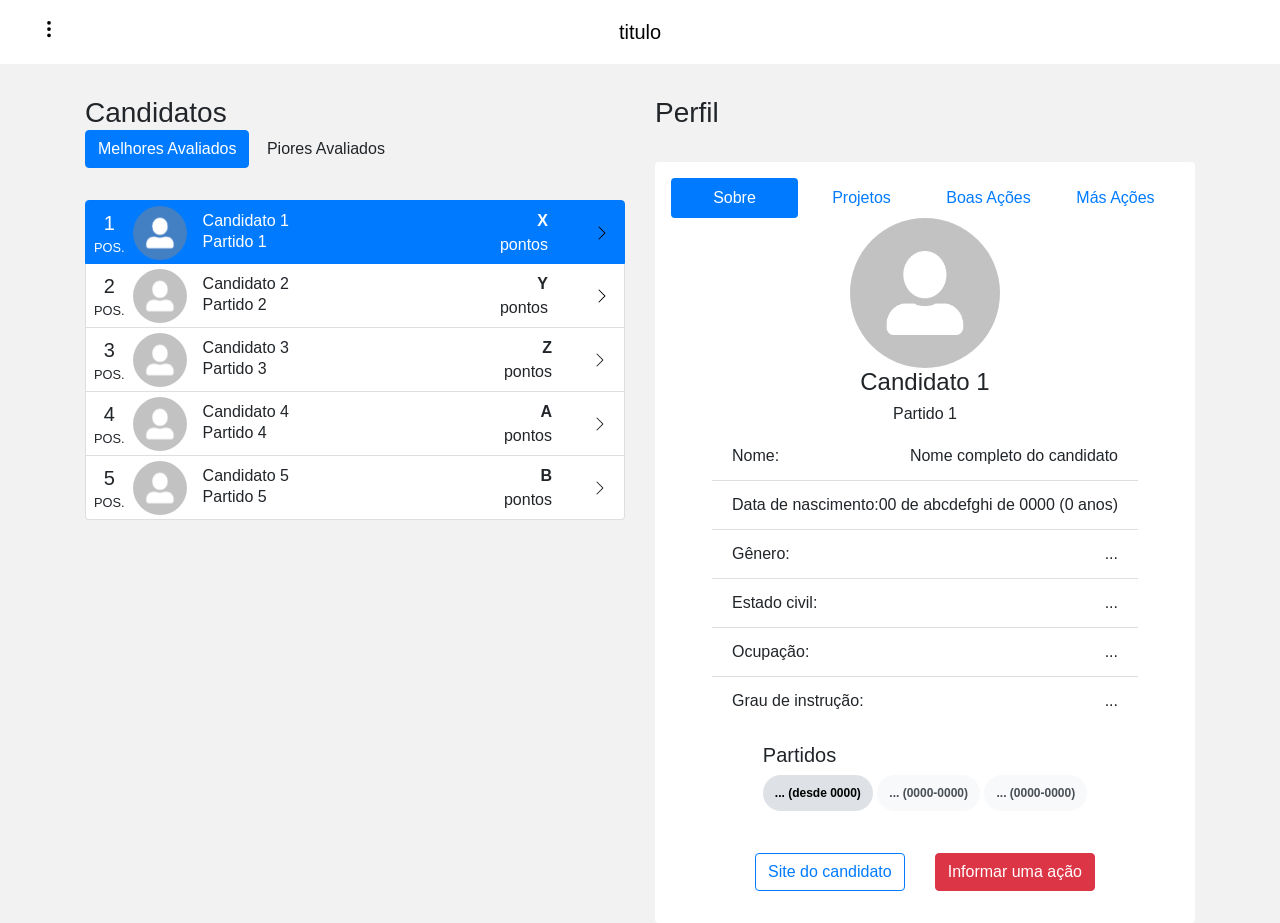
==== prefeitos.html @ 60d47f5a "rank, prefeitos & tabs" ====
<!DOCTYPE html>
<html lang="pt-BR">

<head>
    <meta charset="UTF-8">
    <meta name="viewport" content="width=device-width, initial-scale=1.0">
    <link rel="stylesheet" href="css/main.css">
    <title>Trabalho de IHC2 - Unisantos</title>
</head>

<body>
    <nav class="navbar bg-white fixed-top" id="mobile-nav">
        <button class="navbar-toggler" id="navbar-toggler">
            <span class="navbar-toggler-icon">
                <svg width="1em" height="1em" viewBox="0 0 16 16" class="bi bi-three-dots-vertical" fill="currentColor" xmlns="http://www.w3.org/2000/svg">
                    <path fill-rule="evenodd" d="M9.5 13a1.5 1.5 0 1 1-3 0 1.5 1.5 0 0 1 3 0zm0-5a1.5 1.5 0 1 1-3 0 1.5 1.5 0 0 1 3 0zm0-5a1.5 1.5 0 1 1-3 0 1.5 1.5 0 0 1 3 0z"/>
                </svg>
            </span>
        </button>
        <a href="index.html" class="navbar-brand">titulo</a>
    </nav>
    <nav id="sidebar" class="sidebar">
        <div class="logo">
            <a href="index.html">
                <img src="img/logo.png" alt="logo" class="rounded">
                <h5 class="align-self-center">titulo</h5>
            </a>
        </div>
        <label for="cidades" class="sr-only">Escolha sua cidade</label>
        <select id="cidades" name="cidades" class="form-control">
            <option value="Bertioga">Bertioga</option>
            <option value="Cubatão">Cubatão</option>
            <option value="Guarujá">Guarujá</option>
            <option value="Itanhaém">Itanhaém</option>
            <option value="Mongaguá">Mongaguá</option>
            <option value="Peruíbe">Peruíbe</option>
            <option value="Praia Grande">Praia Grande</option>
            <option value="Santos">Santos</option>
            <option value="São Vicente">São Vicente</option>
        </select>
        <ul class="nav">
            <li class="nav-item">
                <a class="nav-link active" href="index.html">
                    <svg width="1em" height="1em" viewBox="0 0 16 16" class="bi bi-house" fill="currentColor" xmlns="http://www.w3.org/2000/svg">
                        <path fill-rule="evenodd" d="M2 13.5V7h1v6.5a.5.5 0 0 0 .5.5h9a.5.5 0 0 0 .5-.5V7h1v6.5a1.5 1.5 0 0 1-1.5 1.5h-9A1.5 1.5 0 0 1 2 13.5zm11-11V6l-2-2V2.5a.5.5 0 0 1 .5-.5h1a.5.5 0 0 1 .5.5z"/>
                        <path fill-rule="evenodd" d="M7.293 1.5a1 1 0 0 1 1.414 0l6.647 6.646a.5.5 0 0 1-.708.708L8 2.207 1.354 8.854a.5.5 0 1 1-.708-.708L7.293 1.5z"/>
                    </svg> Início
                </a>
            </li>
            <li class="nav-item">
                <a class="nav-link" href="prefeitos.html">
                    <svg width="1em" height="1em" viewBox="0 0 16 16" class="bi bi-person" fill="currentColor" xmlns="http://www.w3.org/2000/svg">
                        <path fill-rule="evenodd" d="M10 5a2 2 0 1 1-4 0 2 2 0 0 1 4 0zM8 8a3 3 0 1 0 0-6 3 3 0 0 0 0 6zm6 5c0 1-1 1-1 1H3s-1 0-1-1 1-4 6-4 6 3 6 4zm-1-.004c-.001-.246-.154-.986-.832-1.664C11.516 10.68 10.289 10 8 10c-2.29 0-3.516.68-4.168 1.332-.678.678-.83 1.418-.832 1.664h10z"/>
                    </svg> Prefeitos
                </a>
            </li>
            <li class="nav-item">
                <a class="nav-link" href="#">
                    <svg width="1em" height="1em" viewBox="0 0 16 16" class="bi bi-people" fill="currentColor" xmlns="http://www.w3.org/2000/svg">
                        <path fill-rule="evenodd" d="M15 14s1 0 1-1-1-4-5-4-5 3-5 4 1 1 1 1h8zm-7.978-1h7.956a.274.274 0 0 0 .014-.002l.008-.002c-.002-.264-.167-1.03-.76-1.72C13.688 10.629 12.718 10 11 10c-1.717 0-2.687.63-3.24 1.276-.593.69-.759 1.457-.76 1.72a1.05 1.05 0 0 0 .022.004zM11 7a2 2 0 1 0 0-4 2 2 0 0 0 0 4zm3-2a3 3 0 1 1-6 0 3 3 0 0 1 6 0zM6.936 9.28a5.88 5.88 0 0 0-1.23-.247A7.35 7.35 0 0 0 5 9c-4 0-5 3-5 4 0 .667.333 1 1 1h4.216A2.238 2.238 0 0 1 5 13c0-1.01.377-2.042 1.09-2.904.243-.294.526-.569.846-.816zM4.92 10c-1.668.02-2.615.64-3.16 1.276C1.163 11.97 1 12.739 1 13h3c0-1.045.323-2.086.92-3zM1.5 5.5a3 3 0 1 1 6 0 3 3 0 0 1-6 0zm3-2a2 2 0 1 0 0 4 2 2 0 0 0 0-4z"/>
                    </svg> Vereadores
                </a>
            </li>
        </ul>
    </nav>
    <div class="black d-none" id="black"></div>
    <div class="container-fluid" id="main">
        <div class="container">
            <div class="row">
                <div class="col flex-column">
                    <section id="section-candidatos">
                        <h3>Candidatos</h3>
                        <button class="btn btn-primary" id="melhoresPrefeitos" onclick="melhoresPrefeitos()">
                            Melhores Avaliados
                        </button>
                        <button class="btn" id="pioresPrefeitos" onclick="pioresPrefeitos()">
                            Piores Avaliados
                        </button>
                    </section>
                    <ul class="list-group ranking" id="ranking-melhores-prefeitos">
                        <li class="list-group-item active">
                            <div class="first-part">
                                <div class="pos">
                                    <span class="num">1</span>
                                    <span>pos.</span>
                                </div>
                                <div class="about">
                                    <img src="img/user.png" alt="Nome do Candidato">
                                    <div class="np">
                                        <h6>Candidato 1</h6>
                                        <span>Partido 1</span>
                                    </div>
                                </div>
                            </div>
                            <div class="second-part">
                                <div class="pts">
                                    <span class="score">X</span>
                                    <span>pontos</span>
                                </div>
                                <div class="chevron">
                                    <button id="candidato-1-m">
                                        <svg width="1em" height="1em" viewBox="0 0 16 16" class="bi bi-chevron-right" fill="currentColor" xmlns="http://www.w3.org/2000/svg">
                                            <path fill-rule="evenodd" d="M4.646 1.646a.5.5 0 0 1 .708 0l6 6a.5.5 0 0 1 0 .708l-6 6a.5.5 0 0 1-.708-.708L10.293 8 4.646 2.354a.5.5 0 0 1 0-.708z"/>
                                        </svg>
                                    </button>
                                </div>
                            </div>
                        </li>
                        <li class="list-group-item">
                            <div class="first-part">
                                <div class="pos">
                                    <span class="num">2</span>
                                    <span>pos.</span>
                                </div>
                                <div class="about">
                                    <img src="img/user.png" alt="Nome do Candidato">
                                    <div class="np">
                                        <h6>Candidato 2</h6>
                                        <span>Partido 2</span>
                                    </div>
                                </div>
                            </div>
                            <div class="second-part">
                                <div class="pts">
                                    <span class="score">Y</span>
                                    <span>pontos</span>
                                </div>
                                <div class="chevron">
                                    <button id="Candidato-2">
                                        <svg width="1em" height="1em" viewBox="0 0 16 16" class="bi bi-chevron-right" fill="currentColor" xmlns="http://www.w3.org/2000/svg">
                                            <path fill-rule="evenodd" d="M4.646 1.646a.5.5 0 0 1 .708 0l6 6a.5.5 0 0 1 0 .708l-6 6a.5.5 0 0 1-.708-.708L10.293 8 4.646 2.354a.5.5 0 0 1 0-.708z"/>
                                        </svg>
                                    </button>
                                </div>
                            </div>
                        </li>
                        <li class="list-group-item">
                            <div class="first-part">
                                <div class="pos">
                                    <span class="num">3</span>
                                    <span>pos.</span>
                                </div>
                                <div class="about">
                                    <img src="img/user.png" alt="Nome do Candidato">
                                    <div class="np">
                                        <h6>Candidato 3</h6>
                                        <span>Partido 3</span>
                                    </div>
                                </div>
                            </div>
                            <div class="second-part">
                                <div class="pts">
                                    <span class="score">Z</span>
                                    <span>pontos</span>
                                </div>
                                <div class="chevron">
                                    <svg width="1em" height="1em" viewBox="0 0 16 16" class="bi bi-chevron-right" fill="currentColor" xmlns="http://www.w3.org/2000/svg">
                                        <path fill-rule="evenodd" d="M4.646 1.646a.5.5 0 0 1 .708 0l6 6a.5.5 0 0 1 0 .708l-6 6a.5.5 0 0 1-.708-.708L10.293 8 4.646 2.354a.5.5 0 0 1 0-.708z"/>
                                    </svg>
                                </div>
                            </div>
                        </li>
                        <li class="list-group-item">
                            <div class="first-part">
                                <div class="pos">
                                    <span class="num">4</span>
                                    <span>pos.</span>
                                </div>
                                <div class="about">
                                    <img src="img/user.png" alt="Nome do Candidato">
                                    <div class="np">
                                        <h6>Candidato 4</h6>
                                        <span>Partido 4</span>
                                    </div>
                                </div>
                            </div>
                            <div class="second-part">
                                <div class="pts">
                                    <span class="score">A</span>
                                    <span>pontos</span>
                                </div>
                                <div class="chevron">
                                    <svg width="1em" height="1em" viewBox="0 0 16 16" class="bi bi-chevron-right" fill="currentColor" xmlns="http://www.w3.org/2000/svg">
                                        <path fill-rule="evenodd" d="M4.646 1.646a.5.5 0 0 1 .708 0l6 6a.5.5 0 0 1 0 .708l-6 6a.5.5 0 0 1-.708-.708L10.293 8 4.646 2.354a.5.5 0 0 1 0-.708z"/>
                                    </svg>
                                </div>
                            </div>
                        </li>
                        <li class="list-group-item">
                            <div class="first-part">
                                <div class="pos">
                                    <span class="num">5</span>
                                    <span>pos.</span>
                                </div>
                                <div class="about">
                                    <img src="img/user.png" alt="Nome do Candidato">
                                    <div class="np">
                                        <h6>Candidato 5</h6>
                                        <span>Partido 5</span>
                                    </div>
                                </div>
                            </div>
                            <div class="second-part">
                                <div class="pts">
                                    <span class="score">B</span>
                                    <span>pontos</span>
                                </div>
                                <div class="chevron">
                                    <svg width="1em" height="1em" viewBox="0 0 16 16" class="bi bi-chevron-right" fill="currentColor" xmlns="http://www.w3.org/2000/svg">
                                        <path fill-rule="evenodd" d="M4.646 1.646a.5.5 0 0 1 .708 0l6 6a.5.5 0 0 1 0 .708l-6 6a.5.5 0 0 1-.708-.708L10.293 8 4.646 2.354a.5.5 0 0 1 0-.708z"/>
                                    </svg>
                                </div>
                            </div>
                        </li>
                    </ul>
                    <ul class="list-group ranking d-none" id="ranking-piores-prefeitos">
                        <li class="list-group-item active">
                            <div class="first-part">
                                <div class="pos">
                                    <span class="num">11</span>
                                    <span>pos.</span>
                                </div>
                                <div class="about">
                                    <img src="img/user.png" alt="Nome do Candidato">
                                    <div class="np">
                                        <h6>Candidato 1</h6>
                                        <span>Partido 1</span>
                                    </div>
                                </div>
                            </div>
                            <div class="second-part">
                                <div class="pts">
                                    <span class="score">X</span>
                                    <span>pontos</span>
                                </div>
                                <div class="chevron">
                                    <svg width="1em" height="1em" viewBox="0 0 16 16" class="bi bi-chevron-right" fill="currentColor" xmlns="http://www.w3.org/2000/svg">
                                        <path fill-rule="evenodd" d="M4.646 1.646a.5.5 0 0 1 .708 0l6 6a.5.5 0 0 1 0 .708l-6 6a.5.5 0 0 1-.708-.708L10.293 8 4.646 2.354a.5.5 0 0 1 0-.708z"/>
                                    </svg>
                                </div>
                            </div>
                        </li>
                        <li class="list-group-item">
                            <div class="first-part">
                                <div class="pos">
                                    <span class="num">2</span>
                                    <span>pos.</span>
                                </div>
                                <div class="about">
                                    <img src="img/user.png" alt="Nome do Candidato">
                                    <div class="np">
                                        <h6>Candidato 2</h6>
                                        <span>Partido 2</span>
                                    </div>
                                </div>
                            </div>
                            <div class="second-part">
                                <div class="pts">
                                    <span class="score">Y</span>
                                    <span>pontos</span>
                                </div>
                                <div class="chevron">
                                    <button id="Candidato 1">
                                        <svg width="1em" height="1em" viewBox="0 0 16 16" class="bi bi-chevron-right" fill="currentColor" xmlns="http://www.w3.org/2000/svg">
                                            <path fill-rule="evenodd" d="M4.646 1.646a.5.5 0 0 1 .708 0l6 6a.5.5 0 0 1 0 .708l-6 6a.5.5 0 0 1-.708-.708L10.293 8 4.646 2.354a.5.5 0 0 1 0-.708z"/>
                                        </svg>
                                    </button>
                                </div>
                            </div>
                        </li>
                        <li class="list-group-item">
                            <div class="first-part">
                                <div class="pos">
                                    <span class="num">3</span>
                                    <span>pos.</span>
                                </div>
                                <div class="about">
                                    <img src="img/user.png" alt="Nome do Candidato">
                                    <div class="np">
                                        <h6>Candidato 3</h6>
                                        <span>Partido 3</span>
                                    </div>
                                </div>
                            </div>
                            <div class="second-part">
                                <div class="pts">
                                    <span class="score">Z</span>
                                    <span>pontos</span>
                                </div>
                                <div class="chevron">
                                    <svg width="1em" height="1em" viewBox="0 0 16 16" class="bi bi-chevron-right" fill="currentColor" xmlns="http://www.w3.org/2000/svg">
                                        <path fill-rule="evenodd" d="M4.646 1.646a.5.5 0 0 1 .708 0l6 6a.5.5 0 0 1 0 .708l-6 6a.5.5 0 0 1-.708-.708L10.293 8 4.646 2.354a.5.5 0 0 1 0-.708z"/>
                                    </svg>
                                </div>
                            </div>
                        </li>
                        <li class="list-group-item">
                            <div class="first-part">
                                <div class="pos">
                                    <span class="num">4</span>
                                    <span>pos.</span>
                                </div>
                                <div class="about">
                                    <img src="img/user.png" alt="Nome do Candidato">
                                    <div class="np">
                                        <h6>Candidato 4</h6>
                                        <span>Partido 4</span>
                                    </div>
                                </div>
                            </div>
                            <div class="second-part">
                                <div class="pts">
                                    <span class="score">A</span>
                                    <span>pontos</span>
                                </div>
                                <div class="chevron">
                                    <svg width="1em" height="1em" viewBox="0 0 16 16" class="bi bi-chevron-right" fill="currentColor" xmlns="http://www.w3.org/2000/svg">
                                        <path fill-rule="evenodd" d="M4.646 1.646a.5.5 0 0 1 .708 0l6 6a.5.5 0 0 1 0 .708l-6 6a.5.5 0 0 1-.708-.708L10.293 8 4.646 2.354a.5.5 0 0 1 0-.708z"/>
                                    </svg>
                                </div>
                            </div>
                        </li>
                        <li class="list-group-item">
                            <div class="first-part">
                                <div class="pos">
                                    <span class="num">5</span>
                                    <span>pos.</span>
                                </div>
                                <div class="about">
                                    <img src="img/user.png" alt="Nome do Candidato">
                                    <div class="np">
                                        <h6>Candidato 5</h6>
                                        <span>Partido 5</span>
                                    </div>
                                </div>
                            </div>
                            <div class="second-part">
                                <div class="pts">
                                    <span class="score">B</span>
                                    <span>pontos</span>
                                </div>
                                <div class="chevron">
                                    <svg width="1em" height="1em" viewBox="0 0 16 16" class="bi bi-chevron-right" fill="currentColor" xmlns="http://www.w3.org/2000/svg">
                                        <path fill-rule="evenodd" d="M4.646 1.646a.5.5 0 0 1 .708 0l6 6a.5.5 0 0 1 0 .708l-6 6a.5.5 0 0 1-.708-.708L10.293 8 4.646 2.354a.5.5 0 0 1 0-.708z"/>
                                    </svg>
                                </div>
                            </div>
                        </li>
                    </ul>
                </div>
                <div class="col d-none d-lg-flex ns flex-column" id="profilediv">

                    <section id="section-perfil">
                        <h3>Perfil</h3>
                    </section>
                    <div class="profile">
                        <div class="close">
                            <button id="candidato-1-m-c">
                                <svg width="2em" height="2em" viewBox="0 0 16 16" class="bi bi-chevron-bar-down" fill="currentColor" xmlns="http://www.w3.org/2000/svg">
                                    <path fill-rule="evenodd" d="M3.646 4.146a.5.5 0 0 1 .708 0L8 7.793l3.646-3.647a.5.5 0 0 1 .708.708l-4 4a.5.5 0 0 1-.708 0l-4-4a.5.5 0 0 1 0-.708zM1 11.5a.5.5 0 0 1 .5-.5h13a.5.5 0 0 1 0 1h-13a.5.5 0 0 1-.5-.5z"/>
                                  </svg>
                            </button>
                        </div>
                        <ul class="nav nav-pills nav-justified" id="profileTab" role="tablist">
                            <li class="nav-item">
                                <a class="nav-link active" id="sobre" data-toggle="tab" href="#sobreTab" role="tab" aria-controls="sobre" aria-selected="true">Sobre</a>
                            </li>
                            <li class="nav-item">
                                <a class="nav-link" id="sobre" data-toggle="tab" href="#projetos" role="tab" aria-controls="projetos" aria-selected="true">Projetos</a>
                            </li>
                            <li class="nav-item">
                                <a class="nav-link" id="sobre" data-toggle="tab" href="#boasacoes" role="tab" aria-controls="boasacoes" aria-selected="true">Boas Ações</a>
                            </li>
                            <li class="nav-item">
                                <a class="nav-link" id="sobre" data-toggle="tab" href="#masacoes" role="tab" aria-controls="masacoes" aria-selected="true">Más Ações</a>
                            </li>
                        </ul>
                        <div class="tab-content" id="profileTabContent">
                            <div class="tab-pane fade show active" id="sobreTab" role="tabpanel" aria-labelledby="sobre">
                                <img src="img/user.png" alt="Nome do Candidato" class="profile-img">
                                <h4 class="nome">Candidato 1</h4>
                                <h6 class="partido">Partido 1</h6>
                                <ul class="list-group list-group-flush profile-list">
                                    <li class="list-group-item">
                                        <span class="n">Nome:</span>
                                        <span class="g">Nome completo do candidato</span>
                                    </li>
                                    <li class="list-group-item">
                                        <span class="n">Data de nascimento:</span>
                                        <span class="g">00 de abcdefghi de 0000 (0 anos)</span>
                                    </li>
                                    <li class="list-group-item">
                                        <span class="n">Gênero:</span>
                                        <span class="g">...</span>
                                    </li>
                                    <li class="list-group-item">
                                        <span class="n">Estado civil:</span>
                                        <span class="g">...</span>
                                    </li>
                                    <li class="list-group-item">
                                        <span class="n">Ocupação:</span>
                                        <span class="g">...</span>
                                    </li>
                                    <li class="list-group-item">
                                        <span class="n">Grau de instrução:</span>
                                        <span class="g">...</span>
                                    </li>
                                </ul>
                                <div class="partidos">
                                    <h5>Partidos</h5>
                                    <span class="badge badge-pill badge-light active">... (desde 0000)</span>
                                    <span class="badge badge-pill badge-light">... (0000-0000)</span>
                                    <span class="badge badge-pill badge-light">... (0000-0000)</span>
                                </div>
                                <div class="botoes">
                                    <button type="button" class="btn btn-outline-primary">Site do candidato</button>
                                    <button type="button" class="btn btn-danger">Informar uma ação</button>
                                </div>
                            </div>
                            <div class="tab-pane fade" id="projetos" role="tabpanel" aria-labelledby="projetos">
                                <div class="card">
                                    <div class="card-body">
                                        <h5 class="card-title">Area do Projeto</h5>
                                        <p class="card-text">Lorem ipsum dolor, sit amet consectetur adipisicing elit. Quo doloribus ea harum ratione suscipit doloremque.</p>
                                    </div>
                                </div>
                                <div class="card">
                                    <div class="card-body">
                                        <h5 class="card-title">Area do Projeto</h5>
                                        <p class="card-text">Lorem ipsum dolor, sit amet consectetur adipisicing elit. Quo doloribus ea harum ratione suscipit doloremque.</p>
                                    </div>
                                </div>
                                <div class="card">
                                    <div class="card-body">
                                        <h5 class="card-title">Area do Projeto</h5>
                                        <p class="card-text">Lorem ipsum dolor, sit amet consectetur adipisicing elit. Quo doloribus ea harum ratione suscipit doloremque.</p>
                                    </div>
                                </div>
                                <div class="card">
                                    <div class="card-body">
                                        <h5 class="card-title">Area do Projeto</h5>
                                        <p class="card-text">Lorem ipsum dolor, sit amet consectetur adipisicing elit. Quo doloribus ea harum ratione suscipit doloremque.</p>
                                    </div>
                                </div>
                                <div class="card">
                                    <div class="card-body">
                                        <h5 class="card-title">Area do Projeto</h5>
                                        <p class="card-text">Lorem ipsum dolor, sit amet consectetur adipisicing elit. Quo doloribus ea harum ratione suscipit doloremque.</p>
                                    </div>
                                </div>
                                <div class="card">
                                    <div class="card-body">
                                        <h5 class="card-title">Area do Projeto</h5>
                                        <p class="card-text">Lorem ipsum dolor, sit amet consectetur adipisicing elit. Quo doloribus ea harum ratione suscipit doloremque.</p>
                                    </div>
                                </div>
                                <div class="card">
                                    <div class="card-body">
                                        <h5 class="card-title">Area do Projeto</h5>
                                        <p class="card-text">Lorem ipsum dolor, sit amet consectetur adipisicing elit. Quo doloribus ea harum ratione suscipit doloremque.</p>
                                    </div>
                                </div>
                                <div class="card">
                                    <div class="card-body">
                                        <h5 class="card-title">Area do Projeto</h5>
                                        <p class="card-text">Lorem ipsum dolor, sit amet consectetur adipisicing elit. Quo doloribus ea harum ratione suscipit doloremque.</p>
                                    </div>
                                </div>

                            </div>
                            <div class="tab-pane fade" id="boasacoes" role="tabpanel" aria-labelledby="Boas Ações">
                                <div class="card d-flex flex-row">
                                    <div class="card-header"><span class="pontos">+ 10</span>pontos</div>
                                    <div class="card-body">
                                        <p class="card-text">Lorem, ipsum dolor sit amet consectetur adipisicing elit.</p>
                                    </div>
                                </div>
                                <div class="card d-flex flex-row">
                                    <div class="card-header"><span class="pontos">+ 10</span>pontos</div>
                                    <div class="card-body">
                                        <p class="card-text">Lorem, ipsum dolor sit amet consectetur adipisicing elit.</p>
                                    </div>
                                </div>
                                <div class="card d-flex flex-row">
                                    <div class="card-header"><span class="pontos">+ 10</span>pontos</div>
                                    <div class="card-body">
                                        <p class="card-text">Lorem, ipsum dolor sit amet consectetur adipisicing elit.</p>
                                    </div>
                                </div>
                                <div class="card d-flex flex-row">
                                    <div class="card-header"><span class="pontos">+ 10</span>pontos</div>
                                    <div class="card-body">
                                        <p class="card-text">Lorem, ipsum dolor sit amet consectetur adipisicing elit.</p>
                                    </div>
                                </div>
                                <div class="card d-flex flex-row">
                                    <div class="card-header"><span class="pontos">+ 10</span>pontos</div>
                                    <div class="card-body">
                                        <p class="card-text">Lorem, ipsum dolor sit amet consectetur adipisicing elit.</p>
                                    </div>
                                </div>
                                <div class="card d-flex flex-row">
                                    <div class="card-header"><span class="pontos">+ 10</span>pontos</div>
                                    <div class="card-body">
                                        <p class="card-text">Lorem, ipsum dolor sit amet consectetur adipisicing elit.</p>
                                    </div>
                                </div>
                                <div class="card d-flex flex-row">
                                    <div class="card-header"><span class="pontos">+ 10</span>pontos</div>
                                    <div class="card-body">
                                        <p class="card-text">Lorem, ipsum dolor sit amet consectetur adipisicing elit.</p>
                                    </div>
                                </div>
                                <div class="card d-flex flex-row">
                                    <div class="card-header"><span class="pontos">+ 10</span>pontos</div>
                                    <div class="card-body">
                                        <p class="card-text">Lorem, ipsum dolor sit amet consectetur adipisicing elit.</p>
                                    </div>
                                </div>
                            </div>
                            <div class="tab-pane fade" id="masacoes" role="tabpanel" aria-labelledby="Más Ações">
                                <div class="card d-flex flex-row">
                                    <div class="card-header"><span class="pontos">- 10</span>pontos</div>
                                    <div class="card-body">
                                        <p class="card-text">Lorem, ipsum dolor sit amet consectetur adipisicing elit.</p>
                                    </div>
                                </div>
                                <div class="card d-flex flex-row">
                                    <div class="card-header"><span class="pontos">- 10</span>pontos</div>
                                    <div class="card-body">
                                        <p class="card-text">Lorem, ipsum dolor sit amet consectetur adipisicing elit.</p>
                                    </div>
                                </div>
                                <div class="card d-flex flex-row">
                                    <div class="card-header"><span class="pontos">- 10</span>pontos</div>
                                    <div class="card-body">
                                        <p class="card-text">Lorem, ipsum dolor sit amet consectetur adipisicing elit.</p>
                                    </div>
                                </div>
                                <div class="card d-flex flex-row">
                                    <div class="card-header"><span class="pontos">- 10</span>pontos</div>
                                    <div class="card-body">
                                        <p class="card-text">Lorem, ipsum dolor sit amet consectetur adipisicing elit.</p>
                                    </div>
                                </div>
                                <div class="card d-flex flex-row">
                                    <div class="card-header"><span class="pontos">- 10</span>pontos</div>
                                    <div class="card-body">
                                        <p class="card-text">Lorem, ipsum dolor sit amet consectetur adipisicing elit.</p>
                                    </div>
                                </div>
                                <div class="card d-flex flex-row">
                                    <div class="card-header"><span class="pontos">- 10</span>pontos</div>
                                    <div class="card-body">
                                        <p class="card-text">Lorem, ipsum dolor sit amet consectetur adipisicing elit.</p>
                                    </div>
                                </div>
                                <div class="card d-flex flex-row">
                                    <div class="card-header"><span class="pontos">- 10</span>pontos</div>
                                    <div class="card-body">
                                        <p class="card-text">Lorem, ipsum dolor sit amet consectetur adipisicing elit.</p>
                                    </div>
                                </div>
                                <div class="card d-flex flex-row">
                                    <div class="card-header"><span class="pontos">- 10</span>pontos</div>
                                    <div class="card-body">
                                        <p class="card-text">Lorem, ipsum dolor sit amet consectetur adipisicing elit.</p>
                                    </div>
                                </div>

                            </div>
                        </div>

                    </div>
                </div>
            </div>
        </div>
    </div>
    <script src="https://ajax.googleapis.com/ajax/libs/jquery/3.5.1/jquery.min.js"></script>
    <script src="https://cdn.jsdelivr.net/npm/bootstrap@4.5.3/dist/js/bootstrap.bundle.min.js" integrity="sha384-ho+j7jyWK8fNQe+A12Hb8AhRq26LrZ/JpcUGGOn+Y7RsweNrtN/tE3MoK7ZeZDyx" crossorigin="anonymous"></script>
    <script src="js/main.js"></script>
</body>

</html>
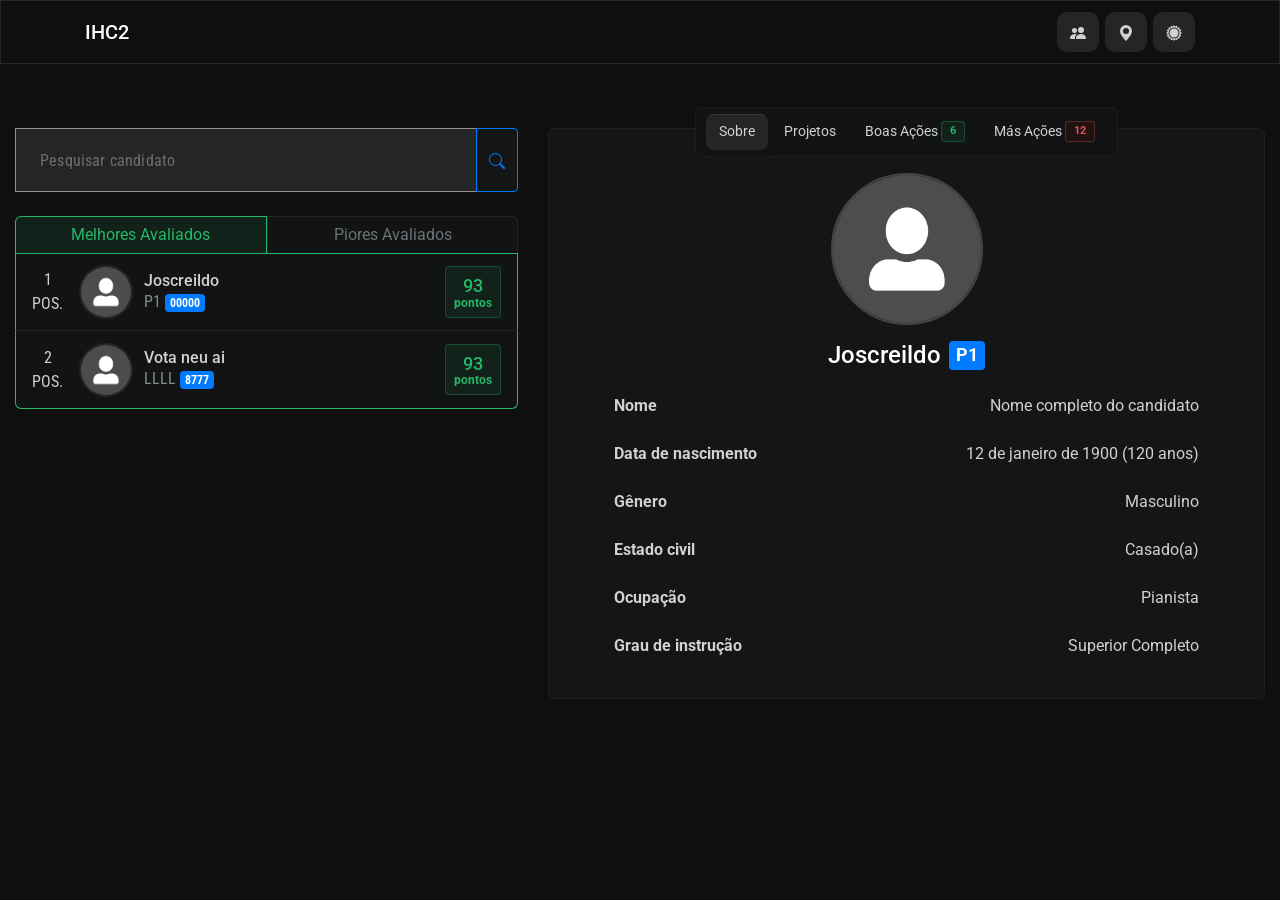
==== commit cdafe49f: "v2" ====
--- a/prefeitos.html
+++ b/prefeitos.html
@@ -2,583 +2,338 @@
 <html lang="pt-BR">
 
 <head>
-    <meta charset="UTF-8">
-    <meta name="viewport" content="width=device-width, initial-scale=1.0">
-    <link rel="stylesheet" href="css/main.css">
-    <title>Trabalho de IHC2 - Unisantos</title>
+  <meta charset="UTF-8">
+  <meta name="viewport" content="width=device-width, initial-scale=1.0">
+  <link rel="stylesheet" href="https://cdn.jsdelivr.net/npm/bootstrap@4.5.3/dist/css/bootstrap.min.css" integrity="sha384-TX8t27EcRE3e/ihU7zmQxVncDAy5uIKz4rEkgIXeMed4M0jlfIDPvg6uqKI2xXr2" crossorigin="anonymous">
+  <link rel="stylesheet" href="css/main.css">
+  <title>Trabalho de IHC2 - Unisantos</title>
 </head>
 
-<body>
-    <nav class="navbar bg-white fixed-top" id="mobile-nav">
-        <button class="navbar-toggler" id="navbar-toggler">
-            <span class="navbar-toggler-icon">
-                <svg width="1em" height="1em" viewBox="0 0 16 16" class="bi bi-three-dots-vertical" fill="currentColor" xmlns="http://www.w3.org/2000/svg">
-                    <path fill-rule="evenodd" d="M9.5 13a1.5 1.5 0 1 1-3 0 1.5 1.5 0 0 1 3 0zm0-5a1.5 1.5 0 1 1-3 0 1.5 1.5 0 0 1 3 0zm0-5a1.5 1.5 0 1 1-3 0 1.5 1.5 0 0 1 3 0z"/>
-                </svg>
-            </span>
-        </button>
-        <a href="index.html" class="navbar-brand">titulo</a>
-    </nav>
-    <nav id="sidebar" class="sidebar">
-        <div class="logo">
-            <a href="index.html">
-                <img src="img/logo.png" alt="logo" class="rounded">
-                <h5 class="align-self-center">titulo</h5>
-            </a>
-        </div>
-        <label for="cidades" class="sr-only">Escolha sua cidade</label>
-        <select id="cidades" name="cidades" class="form-control">
-            <option value="Bertioga">Bertioga</option>
-            <option value="Cubatão">Cubatão</option>
-            <option value="Guarujá">Guarujá</option>
-            <option value="Itanhaém">Itanhaém</option>
-            <option value="Mongaguá">Mongaguá</option>
-            <option value="Peruíbe">Peruíbe</option>
-            <option value="Praia Grande">Praia Grande</option>
-            <option value="Santos">Santos</option>
-            <option value="São Vicente">São Vicente</option>
-        </select>
-        <ul class="nav">
-            <li class="nav-item">
-                <a class="nav-link active" href="index.html">
-                    <svg width="1em" height="1em" viewBox="0 0 16 16" class="bi bi-house" fill="currentColor" xmlns="http://www.w3.org/2000/svg">
-                        <path fill-rule="evenodd" d="M2 13.5V7h1v6.5a.5.5 0 0 0 .5.5h9a.5.5 0 0 0 .5-.5V7h1v6.5a1.5 1.5 0 0 1-1.5 1.5h-9A1.5 1.5 0 0 1 2 13.5zm11-11V6l-2-2V2.5a.5.5 0 0 1 .5-.5h1a.5.5 0 0 1 .5.5z"/>
-                        <path fill-rule="evenodd" d="M7.293 1.5a1 1 0 0 1 1.414 0l6.647 6.646a.5.5 0 0 1-.708.708L8 2.207 1.354 8.854a.5.5 0 1 1-.708-.708L7.293 1.5z"/>
-                    </svg> Início
+<body class="dt" id="body" dark-var>
+  <nav class="navbar fixed-top justify-content-between dt" dark-var>
+    <div class="container" id="nav-container">
+      <a class="navbar-brand mb-0 h5" href="#">IHC2</a>
+      <div class="menu dt" dark-var>
+        <!-- Prefeito ou Vereador -->
+        <div>
+          <div class="dropdown">
+            <label for="vereadoresouprefeitos" class="sr-only">Visualizar Prefeitos ou Vereadores</label>
+            <button class="btn" type="button" id="vereadoresouprefeitos" data-toggle="dropdown" aria-haspopup="true" aria-expanded="false" level-1>
+              <svg width="1em" height="1em" viewBox="0 0 16 16" class="bi bi-people-fill" fill="currentColor" xmlns="http://www.w3.org/2000/svg">
+                <path fill-rule="evenodd" d="M7 14s-1 0-1-1 1-4 5-4 5 3 5 4-1 1-1 1H7zm4-6a3 3 0 1 0 0-6 3 3 0 0 0 0 6zm-5.784 6A2.238 2.238 0 0 1 5 13c0-1.355.68-2.75 1.936-3.72A6.325 6.325 0 0 0 5 9c-4 0-5 3-5 4s1 1 1 1h4.216zM4.5 8a2.5 2.5 0 1 0 0-5 2.5 2.5 0 0 0 0 5z"/>
+              </svg>
+            </button>
+            <div class="dropdown-menu" aria-labelledby="vereadoresouprefeitos">
+              <button class="dropdown-item" type="button">Prefeitos</button>
+              <button class="dropdown-item" type="button">Vereadores</button>
+            </div>
+          </div>
+        </div>
+        <div>
+        <!-- Fim Prefeito ou Vereador -->
+        <!-- Cidades -->
+          <div class="dropdown">
+            <label for="cidades" class="sr-only">Escolha sua cidade</label>
+            <button class="btn" type="button" id="cidades" data-toggle="dropdown" aria-haspopup="true" aria-expanded="false" level-1>
+              <svg width="1em" height="1em" viewBox="0 0 16 16" class="bi bi-geo-alt-fill" fill="currentColor" xmlns="http://www.w3.org/2000/svg">
+                <path fill-rule="evenodd" d="M8 16s6-5.686 6-10A6 6 0 0 0 2 6c0 4.314 6 10 6 10zm0-7a3 3 0 1 0 0-6 3 3 0 0 0 0 6z"/>
+              </svg>
+            </button>
+            <div class="dropdown-menu" aria-labelledby="cidades">
+              <button class="dropdown-item" type="button">Bertioga</button>
+              <button class="dropdown-item" type="button">Cubatão</button>
+              <button class="dropdown-item" type="button">Guarujá</button>
+              <button class="dropdown-item" type="button">Itanhaém</button>
+              <button class="dropdown-item" type="button">Mongaguá</button>
+              <button class="dropdown-item" type="button">Peruíbe</button>
+              <button class="dropdown-item" type="button">Praia Grande</button>
+              <button class="dropdown-item" type="button">Santos</button>
+              <button class="dropdown-item" type="button">São Vicente</button>
+            </div>
+          </div>
+        </div>
+        <!-- Fim Cidades -->
+        <div>
+          <label for="theme-toggle" class="sr-only">Trocar tema do site (claro/escuro)</label>
+          <button level-1 type="button" class="btn" aria-expanded="false" id="theme-toggle">
+            <svg width="1em" height="1em" viewBox="0 0 16 16" class="bi bi-sun" fill="currentColor" xmlns="http://www.w3.org/2000/svg">
+              <path d="M3.5 8a4.5 4.5 0 1 1 9 0 4.5 4.5 0 0 1-9 0z"/>
+              <path fill-rule="evenodd" d="M8.202.28a.25.25 0 0 0-.404 0l-.91 1.255a.25.25 0 0 1-.334.067L5.232.79a.25.25 0 0 0-.374.155l-.36 1.508a.25.25 0 0 1-.282.19l-1.532-.245a.25.25 0 0 0-.286.286l.244 1.532a.25.25 0 0 1-.189.282l-1.509.36a.25.25 0 0 0-.154.374l.812 1.322a.25.25 0 0 1-.067.333l-1.256.91a.25.25 0 0 0 0 .405l1.256.91a.25.25 0 0 1 .067.334L.79 10.768a.25.25 0 0 0 .154.374l1.51.36a.25.25 0 0 1 .188.282l-.244 1.532a.25.25 0 0 0 .286.286l1.532-.244a.25.25 0 0 1 .282.189l.36 1.508a.25.25 0 0 0 .374.155l1.322-.812a.25.25 0 0 1 .333.067l.91 1.256a.25.25 0 0 0 .405 0l.91-1.256a.25.25 0 0 1 .334-.067l1.322.812a.25.25 0 0 0 .374-.155l.36-1.508a.25.25 0 0 1 .282-.19l1.532.245a.25.25 0 0 0 .286-.286l-.244-1.532a.25.25 0 0 1 .189-.282l1.508-.36a.25.25 0 0 0 .155-.374l-.812-1.322a.25.25 0 0 1 .067-.333l1.256-.91a.25.25 0 0 0 0-.405l-1.256-.91a.25.25 0 0 1-.067-.334l.812-1.322a.25.25 0 0 0-.155-.374l-1.508-.36a.25.25 0 0 1-.19-.282l.245-1.532a.25.25 0 0 0-.286-.286l-1.532.244a.25.25 0 0 1-.282-.189l-.36-1.508a.25.25 0 0 0-.374-.155l-1.322.812a.25.25 0 0 1-.333-.067L8.203.28zM8 2.5a5.5 5.5 0 1 0 0 11 5.5 5.5 0 0 0 0-11z"/>
+            </svg>
+          </button>
+        </div>
+      </div>
+    </div>
+  </nav>
+  <div class="container-lg" id="main-container">
+    <div class="row">
+      <div class="col-5" id="col-5">
+        <!-- Pesquisa -->
+        <div class="input-group mb-4 dt" id="pesquisa" dark-var>
+          <label for="areaPesquisa" class="sr-only">Pesquisar candidato</label>
+          <input type="text" id="areaPesquisa" class="form-control" placeholder="Pesquisar candidato" aria-label="Pesquisar candidato" aria-describedby="pesquisarCandidato">
+          <div class="input-group-append">
+            <button class="btn" type="button" id="pesquisarCandidato">
+              <svg width="1em" height="1em" viewBox="0 0 16 16" class="bi bi-search" fill="currentColor" xmlns="http://www.w3.org/2000/svg">
+                <path fill-rule="evenodd" d="M10.442 10.442a1 1 0 0 1 1.415 0l3.85 3.85a1 1 0 0 1-1.414 1.415l-3.85-3.85a1 1 0 0 1 0-1.415z"/>
+                <path fill-rule="evenodd" d="M6.5 12a5.5 5.5 0 1 0 0-11 5.5 5.5 0 0 0 0 11zM13 6.5a6.5 6.5 0 1 1-13 0 6.5 6.5 0 0 1 13 0z"/>
+              </svg>
+            </button>
+          </div>
+        </div>
+        <!-- Fim Pesquisa -->
+        <div class="dt" id="tab-control-politicos" dark-var>
+          <button id="bons" type="button" tab="bons" class="btn active">Melhores Avaliados</button>
+          <button id="ruins" type="button" tab="ruins" class="btn">Piores Avaliados</button>
+        </div>
+        <div class="tabs" id="tabs-politicos">
+          <div class="tab showhide" id="bons">
+            <ul class="list-group ranking dt" id="listbons" dark-var>
+              <li class="list-group-item">
+                <a id="joscreildo" href="#" profile-id="1candidato">
+                  <div class="first-part">
+                    <div class="pos">
+                      <span class="num">1</span>
+                      <span>pos.</span>
+                    </div>
+                    <div class="about">
+                      <img src="img/user.png" alt="Nome do Candidato">
+                      <div class="np">
+                        <h6>Joscreildo</h6>
+                        <span>P1 <span class="badge badge-primary">00000</span></span>
+                      </div>
+                    </div>
+                  </div>
+                  <div class="second-part">
+                    <div class="pts">
+                      <span class="badge badge-green big"><h6 class="score">93</h6>pontos</span>
+                    </div>
+                  </div>
                 </a>
-            </li>
-            <li class="nav-item">
-                <a class="nav-link" href="prefeitos.html">
-                    <svg width="1em" height="1em" viewBox="0 0 16 16" class="bi bi-person" fill="currentColor" xmlns="http://www.w3.org/2000/svg">
-                        <path fill-rule="evenodd" d="M10 5a2 2 0 1 1-4 0 2 2 0 0 1 4 0zM8 8a3 3 0 1 0 0-6 3 3 0 0 0 0 6zm6 5c0 1-1 1-1 1H3s-1 0-1-1 1-4 6-4 6 3 6 4zm-1-.004c-.001-.246-.154-.986-.832-1.664C11.516 10.68 10.289 10 8 10c-2.29 0-3.516.68-4.168 1.332-.678.678-.83 1.418-.832 1.664h10z"/>
-                    </svg> Prefeitos
+              </li>
+              <li class="list-group-item">
+                <a href="#" profile-id="2candidato">
+                  <div class="first-part">
+                    <div class="pos">
+                      <span class="num">2</span>
+                      <span>pos.</span>
+                    </div>
+                    <div class="about">
+                      <img src="img/user.png" alt="Nome do Candidato">
+                      <div class="np">
+                        <h6>Vota neu ai</h6>
+                        <span>LLLL <span class="badge badge-primary">8777</span></span>
+                      </div>
+                    </div>
+                  </div>
+                  <div class="second-part">
+                    <div class="pts">
+                      <span class="badge badge-green big"><h6 class="score">93</h6>pontos</span>
+                    </div>
+                  </div>
                 </a>
-            </li>
-            <li class="nav-item">
-                <a class="nav-link" href="#">
-                    <svg width="1em" height="1em" viewBox="0 0 16 16" class="bi bi-people" fill="currentColor" xmlns="http://www.w3.org/2000/svg">
-                        <path fill-rule="evenodd" d="M15 14s1 0 1-1-1-4-5-4-5 3-5 4 1 1 1 1h8zm-7.978-1h7.956a.274.274 0 0 0 .014-.002l.008-.002c-.002-.264-.167-1.03-.76-1.72C13.688 10.629 12.718 10 11 10c-1.717 0-2.687.63-3.24 1.276-.593.69-.759 1.457-.76 1.72a1.05 1.05 0 0 0 .022.004zM11 7a2 2 0 1 0 0-4 2 2 0 0 0 0 4zm3-2a3 3 0 1 1-6 0 3 3 0 0 1 6 0zM6.936 9.28a5.88 5.88 0 0 0-1.23-.247A7.35 7.35 0 0 0 5 9c-4 0-5 3-5 4 0 .667.333 1 1 1h4.216A2.238 2.238 0 0 1 5 13c0-1.01.377-2.042 1.09-2.904.243-.294.526-.569.846-.816zM4.92 10c-1.668.02-2.615.64-3.16 1.276C1.163 11.97 1 12.739 1 13h3c0-1.045.323-2.086.92-3zM1.5 5.5a3 3 0 1 1 6 0 3 3 0 0 1-6 0zm3-2a2 2 0 1 0 0 4 2 2 0 0 0 0-4z"/>
-                    </svg> Vereadores
+              </li>
+            </ul>
+          </div>
+          <div class="tab" id="ruins">
+            <ul class="list-group ranking dt" id="listruins" dark-var>
+              <li class="list-group-item">
+                <a href="#">
+                  <div class="first-part">
+                    <div class="pos">
+                      <span class="num">1</span>
+                      <span>pos.</span>
+                    </div>
+                    <div class="about">
+                      <img src="img/user.png" alt="Nome do Candidato">
+                      <div class="np">
+                        <h6>Mano</h6>
+                        <span>MMM <span class="badge badge-primary">88888</span></span>
+                      </div>
+                    </div>
+                  </div>
+                  <div class="second-part">
+                    <div class="pts">
+                      <span class="badge badge-red big"><h6 class="score">3</h6>pontos</span>
+                    </div>
+                  </div>
                 </a>
-            </li>
-        </ul>
-    </nav>
-    <div class="black d-none" id="black"></div>
-    <div class="container-fluid" id="main">
-        <div class="container">
-            <div class="row">
-                <div class="col flex-column">
-                    <section id="section-candidatos">
-                        <h3>Candidatos</h3>
-                        <button class="btn btn-primary" id="melhoresPrefeitos" onclick="melhoresPrefeitos()">
-                            Melhores Avaliados
-                        </button>
-                        <button class="btn" id="pioresPrefeitos" onclick="pioresPrefeitos()">
-                            Piores Avaliados
-                        </button>
-                    </section>
-                    <ul class="list-group ranking" id="ranking-melhores-prefeitos">
-                        <li class="list-group-item active">
-                            <div class="first-part">
-                                <div class="pos">
-                                    <span class="num">1</span>
-                                    <span>pos.</span>
-                                </div>
-                                <div class="about">
-                                    <img src="img/user.png" alt="Nome do Candidato">
-                                    <div class="np">
-                                        <h6>Candidato 1</h6>
-                                        <span>Partido 1</span>
-                                    </div>
-                                </div>
-                            </div>
-                            <div class="second-part">
-                                <div class="pts">
-                                    <span class="score">X</span>
-                                    <span>pontos</span>
-                                </div>
-                                <div class="chevron">
-                                    <button id="candidato-1-m">
-                                        <svg width="1em" height="1em" viewBox="0 0 16 16" class="bi bi-chevron-right" fill="currentColor" xmlns="http://www.w3.org/2000/svg">
-                                            <path fill-rule="evenodd" d="M4.646 1.646a.5.5 0 0 1 .708 0l6 6a.5.5 0 0 1 0 .708l-6 6a.5.5 0 0 1-.708-.708L10.293 8 4.646 2.354a.5.5 0 0 1 0-.708z"/>
-                                        </svg>
-                                    </button>
-                                </div>
-                            </div>
-                        </li>
-                        <li class="list-group-item">
-                            <div class="first-part">
-                                <div class="pos">
-                                    <span class="num">2</span>
-                                    <span>pos.</span>
-                                </div>
-                                <div class="about">
-                                    <img src="img/user.png" alt="Nome do Candidato">
-                                    <div class="np">
-                                        <h6>Candidato 2</h6>
-                                        <span>Partido 2</span>
-                                    </div>
-                                </div>
-                            </div>
-                            <div class="second-part">
-                                <div class="pts">
-                                    <span class="score">Y</span>
-                                    <span>pontos</span>
-                                </div>
-                                <div class="chevron">
-                                    <button id="Candidato-2">
-                                        <svg width="1em" height="1em" viewBox="0 0 16 16" class="bi bi-chevron-right" fill="currentColor" xmlns="http://www.w3.org/2000/svg">
-                                            <path fill-rule="evenodd" d="M4.646 1.646a.5.5 0 0 1 .708 0l6 6a.5.5 0 0 1 0 .708l-6 6a.5.5 0 0 1-.708-.708L10.293 8 4.646 2.354a.5.5 0 0 1 0-.708z"/>
-                                        </svg>
-                                    </button>
-                                </div>
-                            </div>
-                        </li>
-                        <li class="list-group-item">
-                            <div class="first-part">
-                                <div class="pos">
-                                    <span class="num">3</span>
-                                    <span>pos.</span>
-                                </div>
-                                <div class="about">
-                                    <img src="img/user.png" alt="Nome do Candidato">
-                                    <div class="np">
-                                        <h6>Candidato 3</h6>
-                                        <span>Partido 3</span>
-                                    </div>
-                                </div>
-                            </div>
-                            <div class="second-part">
-                                <div class="pts">
-                                    <span class="score">Z</span>
-                                    <span>pontos</span>
-                                </div>
-                                <div class="chevron">
-                                    <svg width="1em" height="1em" viewBox="0 0 16 16" class="bi bi-chevron-right" fill="currentColor" xmlns="http://www.w3.org/2000/svg">
-                                        <path fill-rule="evenodd" d="M4.646 1.646a.5.5 0 0 1 .708 0l6 6a.5.5 0 0 1 0 .708l-6 6a.5.5 0 0 1-.708-.708L10.293 8 4.646 2.354a.5.5 0 0 1 0-.708z"/>
-                                    </svg>
-                                </div>
-                            </div>
-                        </li>
-                        <li class="list-group-item">
-                            <div class="first-part">
-                                <div class="pos">
-                                    <span class="num">4</span>
-                                    <span>pos.</span>
-                                </div>
-                                <div class="about">
-                                    <img src="img/user.png" alt="Nome do Candidato">
-                                    <div class="np">
-                                        <h6>Candidato 4</h6>
-                                        <span>Partido 4</span>
-                                    </div>
-                                </div>
-                            </div>
-                            <div class="second-part">
-                                <div class="pts">
-                                    <span class="score">A</span>
-                                    <span>pontos</span>
-                                </div>
-                                <div class="chevron">
-                                    <svg width="1em" height="1em" viewBox="0 0 16 16" class="bi bi-chevron-right" fill="currentColor" xmlns="http://www.w3.org/2000/svg">
-                                        <path fill-rule="evenodd" d="M4.646 1.646a.5.5 0 0 1 .708 0l6 6a.5.5 0 0 1 0 .708l-6 6a.5.5 0 0 1-.708-.708L10.293 8 4.646 2.354a.5.5 0 0 1 0-.708z"/>
-                                    </svg>
-                                </div>
-                            </div>
-                        </li>
-                        <li class="list-group-item">
-                            <div class="first-part">
-                                <div class="pos">
-                                    <span class="num">5</span>
-                                    <span>pos.</span>
-                                </div>
-                                <div class="about">
-                                    <img src="img/user.png" alt="Nome do Candidato">
-                                    <div class="np">
-                                        <h6>Candidato 5</h6>
-                                        <span>Partido 5</span>
-                                    </div>
-                                </div>
-                            </div>
-                            <div class="second-part">
-                                <div class="pts">
-                                    <span class="score">B</span>
-                                    <span>pontos</span>
-                                </div>
-                                <div class="chevron">
-                                    <svg width="1em" height="1em" viewBox="0 0 16 16" class="bi bi-chevron-right" fill="currentColor" xmlns="http://www.w3.org/2000/svg">
-                                        <path fill-rule="evenodd" d="M4.646 1.646a.5.5 0 0 1 .708 0l6 6a.5.5 0 0 1 0 .708l-6 6a.5.5 0 0 1-.708-.708L10.293 8 4.646 2.354a.5.5 0 0 1 0-.708z"/>
-                                    </svg>
-                                </div>
-                            </div>
-                        </li>
-                    </ul>
-                    <ul class="list-group ranking d-none" id="ranking-piores-prefeitos">
-                        <li class="list-group-item active">
-                            <div class="first-part">
-                                <div class="pos">
-                                    <span class="num">11</span>
-                                    <span>pos.</span>
-                                </div>
-                                <div class="about">
-                                    <img src="img/user.png" alt="Nome do Candidato">
-                                    <div class="np">
-                                        <h6>Candidato 1</h6>
-                                        <span>Partido 1</span>
-                                    </div>
-                                </div>
-                            </div>
-                            <div class="second-part">
-                                <div class="pts">
-                                    <span class="score">X</span>
-                                    <span>pontos</span>
-                                </div>
-                                <div class="chevron">
-                                    <svg width="1em" height="1em" viewBox="0 0 16 16" class="bi bi-chevron-right" fill="currentColor" xmlns="http://www.w3.org/2000/svg">
-                                        <path fill-rule="evenodd" d="M4.646 1.646a.5.5 0 0 1 .708 0l6 6a.5.5 0 0 1 0 .708l-6 6a.5.5 0 0 1-.708-.708L10.293 8 4.646 2.354a.5.5 0 0 1 0-.708z"/>
-                                    </svg>
-                                </div>
-                            </div>
-                        </li>
-                        <li class="list-group-item">
-                            <div class="first-part">
-                                <div class="pos">
-                                    <span class="num">2</span>
-                                    <span>pos.</span>
-                                </div>
-                                <div class="about">
-                                    <img src="img/user.png" alt="Nome do Candidato">
-                                    <div class="np">
-                                        <h6>Candidato 2</h6>
-                                        <span>Partido 2</span>
-                                    </div>
-                                </div>
-                            </div>
-                            <div class="second-part">
-                                <div class="pts">
-                                    <span class="score">Y</span>
-                                    <span>pontos</span>
-                                </div>
-                                <div class="chevron">
-                                    <button id="Candidato 1">
-                                        <svg width="1em" height="1em" viewBox="0 0 16 16" class="bi bi-chevron-right" fill="currentColor" xmlns="http://www.w3.org/2000/svg">
-                                            <path fill-rule="evenodd" d="M4.646 1.646a.5.5 0 0 1 .708 0l6 6a.5.5 0 0 1 0 .708l-6 6a.5.5 0 0 1-.708-.708L10.293 8 4.646 2.354a.5.5 0 0 1 0-.708z"/>
-                                        </svg>
-                                    </button>
-                                </div>
-                            </div>
-                        </li>
-                        <li class="list-group-item">
-                            <div class="first-part">
-                                <div class="pos">
-                                    <span class="num">3</span>
-                                    <span>pos.</span>
-                                </div>
-                                <div class="about">
-                                    <img src="img/user.png" alt="Nome do Candidato">
-                                    <div class="np">
-                                        <h6>Candidato 3</h6>
-                                        <span>Partido 3</span>
-                                    </div>
-                                </div>
-                            </div>
-                            <div class="second-part">
-                                <div class="pts">
-                                    <span class="score">Z</span>
-                                    <span>pontos</span>
-                                </div>
-                                <div class="chevron">
-                                    <svg width="1em" height="1em" viewBox="0 0 16 16" class="bi bi-chevron-right" fill="currentColor" xmlns="http://www.w3.org/2000/svg">
-                                        <path fill-rule="evenodd" d="M4.646 1.646a.5.5 0 0 1 .708 0l6 6a.5.5 0 0 1 0 .708l-6 6a.5.5 0 0 1-.708-.708L10.293 8 4.646 2.354a.5.5 0 0 1 0-.708z"/>
-                                    </svg>
-                                </div>
-                            </div>
-                        </li>
-                        <li class="list-group-item">
-                            <div class="first-part">
-                                <div class="pos">
-                                    <span class="num">4</span>
-                                    <span>pos.</span>
-                                </div>
-                                <div class="about">
-                                    <img src="img/user.png" alt="Nome do Candidato">
-                                    <div class="np">
-                                        <h6>Candidato 4</h6>
-                                        <span>Partido 4</span>
-                                    </div>
-                                </div>
-                            </div>
-                            <div class="second-part">
-                                <div class="pts">
-                                    <span class="score">A</span>
-                                    <span>pontos</span>
-                                </div>
-                                <div class="chevron">
-                                    <svg width="1em" height="1em" viewBox="0 0 16 16" class="bi bi-chevron-right" fill="currentColor" xmlns="http://www.w3.org/2000/svg">
-                                        <path fill-rule="evenodd" d="M4.646 1.646a.5.5 0 0 1 .708 0l6 6a.5.5 0 0 1 0 .708l-6 6a.5.5 0 0 1-.708-.708L10.293 8 4.646 2.354a.5.5 0 0 1 0-.708z"/>
-                                    </svg>
-                                </div>
-                            </div>
-                        </li>
-                        <li class="list-group-item">
-                            <div class="first-part">
-                                <div class="pos">
-                                    <span class="num">5</span>
-                                    <span>pos.</span>
-                                </div>
-                                <div class="about">
-                                    <img src="img/user.png" alt="Nome do Candidato">
-                                    <div class="np">
-                                        <h6>Candidato 5</h6>
-                                        <span>Partido 5</span>
-                                    </div>
-                                </div>
-                            </div>
-                            <div class="second-part">
-                                <div class="pts">
-                                    <span class="score">B</span>
-                                    <span>pontos</span>
-                                </div>
-                                <div class="chevron">
-                                    <svg width="1em" height="1em" viewBox="0 0 16 16" class="bi bi-chevron-right" fill="currentColor" xmlns="http://www.w3.org/2000/svg">
-                                        <path fill-rule="evenodd" d="M4.646 1.646a.5.5 0 0 1 .708 0l6 6a.5.5 0 0 1 0 .708l-6 6a.5.5 0 0 1-.708-.708L10.293 8 4.646 2.354a.5.5 0 0 1 0-.708z"/>
-                                    </svg>
-                                </div>
-                            </div>
-                        </li>
-                    </ul>
-                </div>
-                <div class="col d-none d-lg-flex ns flex-column" id="profilediv">
-
-                    <section id="section-perfil">
-                        <h3>Perfil</h3>
-                    </section>
-                    <div class="profile">
-                        <div class="close">
-                            <button id="candidato-1-m-c">
-                                <svg width="2em" height="2em" viewBox="0 0 16 16" class="bi bi-chevron-bar-down" fill="currentColor" xmlns="http://www.w3.org/2000/svg">
-                                    <path fill-rule="evenodd" d="M3.646 4.146a.5.5 0 0 1 .708 0L8 7.793l3.646-3.647a.5.5 0 0 1 .708.708l-4 4a.5.5 0 0 1-.708 0l-4-4a.5.5 0 0 1 0-.708zM1 11.5a.5.5 0 0 1 .5-.5h13a.5.5 0 0 1 0 1h-13a.5.5 0 0 1-.5-.5z"/>
-                                  </svg>
-                            </button>
-                        </div>
-                        <ul class="nav nav-pills nav-justified" id="profileTab" role="tablist">
-                            <li class="nav-item">
-                                <a class="nav-link active" id="sobre" data-toggle="tab" href="#sobreTab" role="tab" aria-controls="sobre" aria-selected="true">Sobre</a>
-                            </li>
-                            <li class="nav-item">
-                                <a class="nav-link" id="sobre" data-toggle="tab" href="#projetos" role="tab" aria-controls="projetos" aria-selected="true">Projetos</a>
-                            </li>
-                            <li class="nav-item">
-                                <a class="nav-link" id="sobre" data-toggle="tab" href="#boasacoes" role="tab" aria-controls="boasacoes" aria-selected="true">Boas Ações</a>
-                            </li>
-                            <li class="nav-item">
-                                <a class="nav-link" id="sobre" data-toggle="tab" href="#masacoes" role="tab" aria-controls="masacoes" aria-selected="true">Más Ações</a>
-                            </li>
-                        </ul>
-                        <div class="tab-content" id="profileTabContent">
-                            <div class="tab-pane fade show active" id="sobreTab" role="tabpanel" aria-labelledby="sobre">
-                                <img src="img/user.png" alt="Nome do Candidato" class="profile-img">
-                                <h4 class="nome">Candidato 1</h4>
-                                <h6 class="partido">Partido 1</h6>
-                                <ul class="list-group list-group-flush profile-list">
-                                    <li class="list-group-item">
-                                        <span class="n">Nome:</span>
-                                        <span class="g">Nome completo do candidato</span>
-                                    </li>
-                                    <li class="list-group-item">
-                                        <span class="n">Data de nascimento:</span>
-                                        <span class="g">00 de abcdefghi de 0000 (0 anos)</span>
-                                    </li>
-                                    <li class="list-group-item">
-                                        <span class="n">Gênero:</span>
-                                        <span class="g">...</span>
-                                    </li>
-                                    <li class="list-group-item">
-                                        <span class="n">Estado civil:</span>
-                                        <span class="g">...</span>
-                                    </li>
-                                    <li class="list-group-item">
-                                        <span class="n">Ocupação:</span>
-                                        <span class="g">...</span>
-                                    </li>
-                                    <li class="list-group-item">
-                                        <span class="n">Grau de instrução:</span>
-                                        <span class="g">...</span>
-                                    </li>
-                                </ul>
-                                <div class="partidos">
-                                    <h5>Partidos</h5>
-                                    <span class="badge badge-pill badge-light active">... (desde 0000)</span>
-                                    <span class="badge badge-pill badge-light">... (0000-0000)</span>
-                                    <span class="badge badge-pill badge-light">... (0000-0000)</span>
-                                </div>
-                                <div class="botoes">
-                                    <button type="button" class="btn btn-outline-primary">Site do candidato</button>
-                                    <button type="button" class="btn btn-danger">Informar uma ação</button>
-                                </div>
-                            </div>
-                            <div class="tab-pane fade" id="projetos" role="tabpanel" aria-labelledby="projetos">
-                                <div class="card">
-                                    <div class="card-body">
-                                        <h5 class="card-title">Area do Projeto</h5>
-                                        <p class="card-text">Lorem ipsum dolor, sit amet consectetur adipisicing elit. Quo doloribus ea harum ratione suscipit doloremque.</p>
-                                    </div>
-                                </div>
-                                <div class="card">
-                                    <div class="card-body">
-                                        <h5 class="card-title">Area do Projeto</h5>
-                                        <p class="card-text">Lorem ipsum dolor, sit amet consectetur adipisicing elit. Quo doloribus ea harum ratione suscipit doloremque.</p>
-                                    </div>
-                                </div>
-                                <div class="card">
-                                    <div class="card-body">
-                                        <h5 class="card-title">Area do Projeto</h5>
-                                        <p class="card-text">Lorem ipsum dolor, sit amet consectetur adipisicing elit. Quo doloribus ea harum ratione suscipit doloremque.</p>
-                                    </div>
-                                </div>
-                                <div class="card">
-                                    <div class="card-body">
-                                        <h5 class="card-title">Area do Projeto</h5>
-                                        <p class="card-text">Lorem ipsum dolor, sit amet consectetur adipisicing elit. Quo doloribus ea harum ratione suscipit doloremque.</p>
-                                    </div>
-                                </div>
-                                <div class="card">
-                                    <div class="card-body">
-                                        <h5 class="card-title">Area do Projeto</h5>
-                                        <p class="card-text">Lorem ipsum dolor, sit amet consectetur adipisicing elit. Quo doloribus ea harum ratione suscipit doloremque.</p>
-                                    </div>
-                                </div>
-                                <div class="card">
-                                    <div class="card-body">
-                                        <h5 class="card-title">Area do Projeto</h5>
-                                        <p class="card-text">Lorem ipsum dolor, sit amet consectetur adipisicing elit. Quo doloribus ea harum ratione suscipit doloremque.</p>
-                                    </div>
-                                </div>
-                                <div class="card">
-                                    <div class="card-body">
-                                        <h5 class="card-title">Area do Projeto</h5>
-                                        <p class="card-text">Lorem ipsum dolor, sit amet consectetur adipisicing elit. Quo doloribus ea harum ratione suscipit doloremque.</p>
-                                    </div>
-                                </div>
-                                <div class="card">
-                                    <div class="card-body">
-                                        <h5 class="card-title">Area do Projeto</h5>
-                                        <p class="card-text">Lorem ipsum dolor, sit amet consectetur adipisicing elit. Quo doloribus ea harum ratione suscipit doloremque.</p>
-                                    </div>
-                                </div>
-
-                            </div>
-                            <div class="tab-pane fade" id="boasacoes" role="tabpanel" aria-labelledby="Boas Ações">
-                                <div class="card d-flex flex-row">
-                                    <div class="card-header"><span class="pontos">+ 10</span>pontos</div>
-                                    <div class="card-body">
-                                        <p class="card-text">Lorem, ipsum dolor sit amet consectetur adipisicing elit.</p>
-                                    </div>
-                                </div>
-                                <div class="card d-flex flex-row">
-                                    <div class="card-header"><span class="pontos">+ 10</span>pontos</div>
-                                    <div class="card-body">
-                                        <p class="card-text">Lorem, ipsum dolor sit amet consectetur adipisicing elit.</p>
-                                    </div>
-                                </div>
-                                <div class="card d-flex flex-row">
-                                    <div class="card-header"><span class="pontos">+ 10</span>pontos</div>
-                                    <div class="card-body">
-                                        <p class="card-text">Lorem, ipsum dolor sit amet consectetur adipisicing elit.</p>
-                                    </div>
-                                </div>
-                                <div class="card d-flex flex-row">
-                                    <div class="card-header"><span class="pontos">+ 10</span>pontos</div>
-                                    <div class="card-body">
-                                        <p class="card-text">Lorem, ipsum dolor sit amet consectetur adipisicing elit.</p>
-                                    </div>
-                                </div>
-                                <div class="card d-flex flex-row">
-                                    <div class="card-header"><span class="pontos">+ 10</span>pontos</div>
-                                    <div class="card-body">
-                                        <p class="card-text">Lorem, ipsum dolor sit amet consectetur adipisicing elit.</p>
-                                    </div>
-                                </div>
-                                <div class="card d-flex flex-row">
-                                    <div class="card-header"><span class="pontos">+ 10</span>pontos</div>
-                                    <div class="card-body">
-                                        <p class="card-text">Lorem, ipsum dolor sit amet consectetur adipisicing elit.</p>
-                                    </div>
-                                </div>
-                                <div class="card d-flex flex-row">
-                                    <div class="card-header"><span class="pontos">+ 10</span>pontos</div>
-                                    <div class="card-body">
-                                        <p class="card-text">Lorem, ipsum dolor sit amet consectetur adipisicing elit.</p>
-                                    </div>
-                                </div>
-                                <div class="card d-flex flex-row">
-                                    <div class="card-header"><span class="pontos">+ 10</span>pontos</div>
-                                    <div class="card-body">
-                                        <p class="card-text">Lorem, ipsum dolor sit amet consectetur adipisicing elit.</p>
-                                    </div>
-                                </div>
-                            </div>
-                            <div class="tab-pane fade" id="masacoes" role="tabpanel" aria-labelledby="Más Ações">
-                                <div class="card d-flex flex-row">
-                                    <div class="card-header"><span class="pontos">- 10</span>pontos</div>
-                                    <div class="card-body">
-                                        <p class="card-text">Lorem, ipsum dolor sit amet consectetur adipisicing elit.</p>
-                                    </div>
-                                </div>
-                                <div class="card d-flex flex-row">
-                                    <div class="card-header"><span class="pontos">- 10</span>pontos</div>
-                                    <div class="card-body">
-                                        <p class="card-text">Lorem, ipsum dolor sit amet consectetur adipisicing elit.</p>
-                                    </div>
-                                </div>
-                                <div class="card d-flex flex-row">
-                                    <div class="card-header"><span class="pontos">- 10</span>pontos</div>
-                                    <div class="card-body">
-                                        <p class="card-text">Lorem, ipsum dolor sit amet consectetur adipisicing elit.</p>
-                                    </div>
-                                </div>
-                                <div class="card d-flex flex-row">
-                                    <div class="card-header"><span class="pontos">- 10</span>pontos</div>
-                                    <div class="card-body">
-                                        <p class="card-text">Lorem, ipsum dolor sit amet consectetur adipisicing elit.</p>
-                                    </div>
-                                </div>
-                                <div class="card d-flex flex-row">
-                                    <div class="card-header"><span class="pontos">- 10</span>pontos</div>
-                                    <div class="card-body">
-                                        <p class="card-text">Lorem, ipsum dolor sit amet consectetur adipisicing elit.</p>
-                                    </div>
-                                </div>
-                                <div class="card d-flex flex-row">
-                                    <div class="card-header"><span class="pontos">- 10</span>pontos</div>
-                                    <div class="card-body">
-                                        <p class="card-text">Lorem, ipsum dolor sit amet consectetur adipisicing elit.</p>
-                                    </div>
-                                </div>
-                                <div class="card d-flex flex-row">
-                                    <div class="card-header"><span class="pontos">- 10</span>pontos</div>
-                                    <div class="card-body">
-                                        <p class="card-text">Lorem, ipsum dolor sit amet consectetur adipisicing elit.</p>
-                                    </div>
-                                </div>
-                                <div class="card d-flex flex-row">
-                                    <div class="card-header"><span class="pontos">- 10</span>pontos</div>
-                                    <div class="card-body">
-                                        <p class="card-text">Lorem, ipsum dolor sit amet consectetur adipisicing elit.</p>
-                                    </div>
-                                </div>
-
-                            </div>
-                        </div>
-
-                    </div>
-                </div>
-            </div>
-        </div>
+              </li>
+              <li class="list-group-item">
+                <a href="#">
+                  <div class="first-part">
+                    <div class="pos">
+                      <span class="num">2</span>
+                      <span>pos.</span>
+                    </div>
+                    <div class="about">
+                      <img src="img/user.png" alt="Nome do Candidato">
+                      <div class="np">
+                        <h6>Bagulho</h6>
+                        <span>PLANISTAS <span class="badge badge-primary">2121</span></span>
+                      </div>
+                    </div>
+                  </div>
+                  <div class="second-part">
+                    <div class="pts">
+                      <span class="badge badge-red big"><h6 class="score">5</h6>pontos</span>
+                    </div>
+                  </div>
+                </a>
+              </li>
+            </ul>
+          </div>
+        </div>
+      </div>
+      <div class="col showhide" id="profile">
+        <div class="profile dt" id="1candidato" active profile dark-var>
+          <div class="close">
+            <label for="closeprofile" class="sr-only">Fechar Pagina sobre o candidato</label>
+            <button type="button" id="closeprofile" close-btn>
+              <svg xmlns="http://www.w3.org/2000/svg" height="1.25rem" viewBox="0 0 329.26933 329" width="1.25rem" fill="currentColor"><path d="m194.800781 164.769531 128.210938-128.214843c8.34375-8.339844 8.34375-21.824219 0-30.164063-8.339844-8.339844-21.824219-8.339844-30.164063 0l-128.214844 128.214844-128.210937-128.214844c-8.34375-8.339844-21.824219-8.339844-30.164063 0-8.34375 8.339844-8.34375 21.824219 0 30.164063l128.210938 128.214843-128.210938 128.214844c-8.34375 8.339844-8.34375 21.824219 0 30.164063 4.15625 4.160156 9.621094 6.25 15.082032 6.25 5.460937 0 10.921875-2.089844 15.082031-6.25l128.210937-128.214844 128.214844 128.214844c4.160156 4.160156 9.621094 6.25 15.082032 6.25 5.460937 0 10.921874-2.089844 15.082031-6.25 8.34375-8.339844 8.34375-21.824219 0-30.164063zm0 0"/></svg>
+            </button>
+          </div>
+          <!-- Inicio do controle -->
+          <div class="tab-control-container">
+            <div class="tab-control" id="tab-control">
+              <button type="button" tab="sobre" class="btn active">Sobre</button>
+              <button type="button" tab="projetos" class="btn">Projetos</button>
+              <button type="button" tab="boasacoes" class="btn">Boas Ações <span class="badge badge-green rounded">6</span></button>
+              <button type="button" tab="masacoes" class="btn">Más Ações <span class="badge badge-red rounded">12</span></button>
+            </div>
+          </div>
+          <!-- Fim do controle -->
+          <!-- Inicio das abas -->
+          <div class="tabs" id="tabs">
+            <div class="tab sobre showhide" id="sobre">
+              <div class="center d-flex align-items-center flex-column">
+                <img src="img/user.png" alt="Joscreildo">
+                <h4 class="nome">Joscreildo <span class="badge bg-primary">P1</span></h4>
+              </div>
+              <dl class="row">
+                <dt class="col-5">Nome</dt>
+                <dd class="col-7">
+                  <p>Nome completo do candidato</p>
+                </dd>
+
+                <dt class="col-5">Data de nascimento</dt>
+                <dd class="col-7">
+                  <p>12 de janeiro de 1900 (120 anos)</p>
+                </dd>
+
+                <dt class="col-5">Gênero</dt>
+                <dd class="col-7">
+                  <p>Masculino</p>
+                </dd>
+
+                <dt class="col-5">Estado civil</dt>
+                <dd class="col-7">
+                  <p>Casado(a)</p>
+                </dd>
+
+                <dt class="col-5">Ocupação</dt>
+                <dd class="col-7">
+                  <p>Pianista</p>
+                </dd>
+
+                <dt class="col-5">Grau de instrução</dt>
+                <dd class="col-7">
+                  <p>Superior Completo</p>
+                </dd>
+              </dl>
+            </div>
+            <div class="tab" id="projetos">
+              <h4>Projetos</h4>
+              <p>Lorem ipsum dolor sit amet consectetur adipisicing elit. Adipisci soluta ipsa iste rerum labore fugiat, deserunt temporibus repellendus voluptatum eius ipsum voluptatem quaerat ad accusantium sapiente possimus! Ut, sunt ullam!</p>
+            </div>
+            <div class="tab" id="boasacoes">
+              <h4>Boas Acoes</h4>
+              <p>Lorem ipsum dolor sit amet consectetur adipisicing elit. Adipisci soluta ipsa iste rerum labore fugiat, deserunt temporibus repellendus voluptatum eius ipsum voluptatem quaerat ad accusantium sapiente possimus! Ut, sunt ullam!</p>
+            </div>
+            <div class="tab" id="masacoes">
+              <h4>Boas Acoes</h4>
+              <p>Lorem ipsum dolor sit amet consectetur adipisicing elit. Adipisci soluta ipsa iste rerum labore fugiat, deserunt temporibus repellendus voluptatum eius ipsum voluptatem quaerat ad accusantium sapiente possimus! Ut, sunt ullam!</p>
+            </div>
+          </div>
+          <!-- Fim das abas -->
+        </div>
+        <div class="profile dt d-none" id="2candidato" profile dark-var>
+          <div class="close">
+            <label for="closeprofile" class="sr-only">Fechar Pagina sobre o candidato</label>
+            <button type="button" id="closeprofile" close-btn>
+              <svg xmlns="http://www.w3.org/2000/svg" height="1.25rem" viewBox="0 0 329.26933 329" width="1.25rem" fill="currentColor"><path d="m194.800781 164.769531 128.210938-128.214843c8.34375-8.339844 8.34375-21.824219 0-30.164063-8.339844-8.339844-21.824219-8.339844-30.164063 0l-128.214844 128.214844-128.210937-128.214844c-8.34375-8.339844-21.824219-8.339844-30.164063 0-8.34375 8.339844-8.34375 21.824219 0 30.164063l128.210938 128.214843-128.210938 128.214844c-8.34375 8.339844-8.34375 21.824219 0 30.164063 4.15625 4.160156 9.621094 6.25 15.082032 6.25 5.460937 0 10.921875-2.089844 15.082031-6.25l128.210937-128.214844 128.214844 128.214844c4.160156 4.160156 9.621094 6.25 15.082032 6.25 5.460937 0 10.921874-2.089844 15.082031-6.25 8.34375-8.339844 8.34375-21.824219 0-30.164063zm0 0"/></svg>
+            </button>
+          </div>
+          <!-- Inicio do controle -->
+          <div class="tab-control-container">
+            <div class="tab-control" id="tab-control">
+              <button type="button" tab="sobre" class="btn active">Sobre</button>
+              <button type="button" tab="projetos" class="btn">Projetos</button>
+              <button type="button" tab="boasacoes" class="btn">Boas Ações <span class="badge badge-green rounded">6</span></button>
+              <button type="button" tab="masacoes" class="btn">Más Ações <span class="badge badge-red rounded">12</span></button>
+            </div>
+          </div>
+          <!-- Fim do controle -->
+          <!-- Inicio das abas -->
+          <div class="tabs" id="tabs">
+            <div class="tab sobre showhide" id="sobre">
+              <div class="center d-flex align-items-center flex-column">
+                <img src="img/user.png" alt="Joscreildo">
+                <h4 class="nome">Vota neu ai <span class="badge bg-primary">P1</span></h4>
+              </div>
+              <dl class="row">
+                <dt class="col-5">Nome</dt>
+                <dd class="col-7">
+                  <p>Nome completo do candidato</p>
+                </dd>
+
+                <dt class="col-5">Data de nascimento</dt>
+                <dd class="col-7">
+                  <p>12 de janeiro de 1900 (120 anos)</p>
+                </dd>
+
+                <dt class="col-5">Gênero</dt>
+                <dd class="col-7">
+                  <p>Masculino</p>
+                </dd>
+
+                <dt class="col-5">Estado civil</dt>
+                <dd class="col-7">
+                  <p>Casado(a)</p>
+                </dd>
+
+                <dt class="col-5">Ocupação</dt>
+                <dd class="col-7">
+                  <p>Pianista</p>
+                </dd>
+
+                <dt class="col-5">Grau de instrução</dt>
+                <dd class="col-7">
+                  <p>Superior Completo</p>
+                </dd>
+              </dl>
+            </div>
+            <div class="tab" id="projetos">
+              <h4>Projetos</h4>
+              <p>Lorem ipsum dolor sit amet consectetur adipisicing elit. Adipisci soluta ipsa iste rerum labore fugiat, deserunt temporibus repellendus voluptatum eius ipsum voluptatem quaerat ad accusantium sapiente possimus! Ut, sunt ullam!</p>
+            </div>
+            <div class="tab" id="boasacoes">
+              <h4>Boas Acoes</h4>
+              <p>Lorem ipsum dolor sit amet consectetur adipisicing elit. Adipisci soluta ipsa iste rerum labore fugiat, deserunt temporibus repellendus voluptatum eius ipsum voluptatem quaerat ad accusantium sapiente possimus! Ut, sunt ullam!</p>
+            </div>
+            <div class="tab" id="masacoes">
+              <h4>Boas Acoes</h4>
+              <p>Lorem ipsum dolor sit amet consectetur adipisicing elit. Adipisci soluta ipsa iste rerum labore fugiat, deserunt temporibus repellendus voluptatum eius ipsum voluptatem quaerat ad accusantium sapiente possimus! Ut, sunt ullam!</p>
+            </div>
+          </div>
+          <!-- Fim das abas -->
+        </div>
+      </div>
     </div>
-    <script src="https://ajax.googleapis.com/ajax/libs/jquery/3.5.1/jquery.min.js"></script>
-    <script src="https://cdn.jsdelivr.net/npm/bootstrap@4.5.3/dist/js/bootstrap.bundle.min.js" integrity="sha384-ho+j7jyWK8fNQe+A12Hb8AhRq26LrZ/JpcUGGOn+Y7RsweNrtN/tE3MoK7ZeZDyx" crossorigin="anonymous"></script>
-    <script src="js/main.js"></script>
+  </div>
+  <script src="https://ajax.googleapis.com/ajax/libs/jquery/3.5.1/jquery.min.js"></script>
+  <script src="https://cdn.jsdelivr.net/npm/bootstrap@4.5.3/dist/js/bootstrap.bundle.min.js" integrity="sha384-ho+j7jyWK8fNQe+A12Hb8AhRq26LrZ/JpcUGGOn+Y7RsweNrtN/tE3MoK7ZeZDyx" crossorigin="anonymous"></script>
+  <script src="js/main.js"></script>
 </body>
 
 </html>
--- a/css/main.css
+++ b/css/main.css
@@ -0,0 +1,523 @@
+@import url("https://fonts.googleapis.com/css2?family=Roboto:wght@400;500;700&display=swap");
+@import url("https://fonts.googleapis.com/css2?family=Roboto+Condensed:wght@400;700&display=swap");
+@import url("https://fonts.googleapis.com/css2?family=Poppins:wght@400;500&display=swap");
+body {
+  background-color: #ffffff;
+  font-family: "Roboto", sans-serif;
+}
+
+.badge {
+  vertical-align: middle !important;
+}
+
+.navbar {
+  padding: 0;
+  background-color: #fafafa;
+  height: 64px;
+  border: 1px solid rgba(250, 250, 250, 0.1);
+}
+.navbar.dt {
+  background-color: var(--bg-dt);
+}
+.navbar.dt .navbar-brand {
+  color: #ffffff;
+}
+.navbar.dt .menu button[level-1] {
+  background: var(--aux3-dt);
+  color: var(--fc-dt);
+}
+.navbar .navbar-brand {
+  color: #191B1C;
+}
+.navbar .menu {
+  display: flex;
+}
+.navbar .menu button[level-1] {
+  background: rgba(219, 218, 218, 0.95);
+  color: #5E5E5E;
+  border-radius: 10px;
+  height: 40px;
+  margin-right: 6px;
+}
+.navbar .menu button[level-1]#theme-toggle {
+  margin-right: 0;
+}
+
+.tab#bons ul.list-group.ranking.dt li {
+  border-color: #24B869;
+  border-bottom-color: var(--aux3-dt);
+}
+.tab#bons ul.list-group.ranking.dt li:hover {
+  background-color: #122119;
+}
+.tab#bons ul.list-group.ranking.dt li:last-child {
+  border-bottom-color: #24B869;
+}
+
+.tab#ruins ul.list-group.ranking.dt li {
+  border-color: #DE5454;
+  border-bottom-color: var(--aux3-dt);
+}
+.tab#ruins ul.list-group.ranking.dt li:hover {
+  background-color: #211212;
+}
+.tab#ruins ul.list-group.ranking.dt li:last-child {
+  border-bottom-color: #DE5454;
+}
+
+ul.list-group.ranking {
+  border-radius: 0 0 6px 6px;
+}
+ul.list-group.ranking:not(.dt) li a .second-part .pts span.badge.badge-green {
+  color: #16693E;
+  background-color: #B3FFD6;
+}
+ul.list-group.ranking:not(.dt) li a .second-part .pts span.badge.badge-red {
+  color: #DE5454;
+  background-color: #FFD6D6;
+}
+ul.list-group.ranking.dt li {
+  background-color: var(--aux2-dt);
+  border-color: var(--aux3-dt);
+}
+ul.list-group.ranking.dt li a {
+  color: var(--fc-dt);
+}
+ul.list-group.ranking.dt li a .first-part .about .np span:not(.badge) {
+  color: #868C8D;
+}
+ul.list-group.ranking li {
+  padding: 0;
+  border-color: #e1e1e1;
+}
+ul.list-group.ranking li a {
+  color: #191B1C;
+  padding: 0.7rem 1rem;
+  display: grid;
+  grid-template-columns: 95fr 5fr;
+  max-height: 74px;
+  box-sizing: content-box;
+  place-content: center;
+  text-decoration: none;
+}
+ul.list-group.ranking li a .first-part, ul.list-group.ranking li a .second-part {
+  display: flex;
+  flex-direction: row;
+  align-items: center;
+}
+ul.list-group.ranking li a .first-part .pos {
+  display: flex;
+  flex-direction: column;
+  justify-content: center;
+  align-items: center;
+  margin-right: 1rem;
+  text-transform: uppercase;
+  font-weight: thin;
+  font-family: "Roboto Condensed", sans-serif;
+}
+ul.list-group.ranking li a .first-part img {
+  width: 54px;
+  height: 54px;
+  border-radius: 50%;
+  border: 2px solid var(--aux3-dt);
+}
+ul.list-group.ranking li a .first-part .about {
+  display: flex;
+  align-items: center;
+}
+ul.list-group.ranking li a .first-part .about .np {
+  margin-left: 0.7rem;
+}
+ul.list-group.ranking li a .first-part .about .np span {
+  font-family: "Roboto Condensed", sans-serif;
+}
+ul.list-group.ranking li a .first-part .about h6 {
+  margin: 0;
+}
+ul.list-group.ranking li a .second-part .pts {
+  display: flex;
+  flex-direction: column;
+  align-items: flex-end;
+}
+ul.list-group.ranking li a .second-part .pts h6.score {
+  font-size: 1.125rem;
+  margin: 0;
+}
+
+dl.row {
+  transition: all ease 0.2s;
+}
+
+#profile {
+  z-index: 2;
+}
+
+.profile {
+  background: #fafafa;
+  padding: 2.75rem 1rem 1rem 1rem;
+  position: relative;
+  border-radius: 6px;
+  border: 1px solid #e1e1e1;
+}
+.profile:not(.dt) .tab-control-container .tab-control button span.badge.badge-green {
+  color: #16693E;
+  background-color: #B3FFD6;
+}
+.profile:not(.dt) .tab-control-container .tab-control button span.badge.badge-red {
+  color: #DE5454;
+  background-color: #FFD6D6;
+}
+.profile.dt {
+  border: 1px solid #1D1E20;
+  background: var(--aux-dt);
+}
+.profile.dt .tab-control-container .tab-control {
+  background: var(--aux2-dt);
+  border: 1px solid #1C1D1F;
+}
+.profile.dt .tab-control-container .tab-control button {
+  color: var(--fc-dt);
+}
+.profile.dt .tab-control-container .tab-control button.active {
+  background-color: var(--aux3-dt);
+  border-top: 1px solid #343637;
+  box-shadow: 2px 3px 4px 0px #111213;
+}
+.profile.dt .close button svg {
+  fill: #191B1C;
+}
+.profile.dt .tabs .tab#sobre .nome {
+  color: #ffffff;
+}
+.profile .close {
+  display: none;
+}
+.profile .tab-control-container {
+  position: absolute;
+  top: -1.4rem;
+  left: 0;
+  right: 0;
+  margin-left: auto;
+  margin-right: auto;
+  text-align: center;
+  display: flex;
+  justify-content: center;
+}
+.profile .tab-control-container .tab-control {
+  background: #fafafa;
+  border: 1px solid #e1e1e1;
+  position: absolute;
+  display: flex;
+  width: fit-content;
+  padding: 0.4rem 0.6rem;
+  border-radius: 6px;
+}
+.profile .tab-control-container .tab-control button {
+  font-size: 0.875rem;
+  color: var(--fc-wt);
+  border-radius: 8px;
+  margin-right: 3px;
+}
+.profile .tab-control-container .tab-control button:last-child {
+  margin-right: 0;
+}
+.profile .tab-control-container .tab-control button.active {
+  background-color: #ffffff;
+  border-top: 1px solid white;
+  box-shadow: 0 0 0 1px rgba(0, 0, 0, 0.1);
+}
+
+.tabs .tab {
+  display: none;
+}
+.tabs .tab.showhide {
+  display: block !important;
+}
+.tabs .tab dl.row {
+  max-width: 90%;
+  margin: 0 auto;
+  margin-top: 1rem;
+}
+.tabs .tab dl.row dd {
+  text-align: right;
+}
+.tabs .tab.sobre img {
+  max-width: 152px;
+  max-height: 152px;
+  height: 152px;
+  width: 152px;
+  border-radius: 50%;
+  border: 2px solid rgba(255, 255, 255, 0.2);
+}
+.tabs .tab.sobre .nome {
+  margin-top: 1rem;
+  color: #191B1C;
+  display: flex;
+}
+.tabs .tab.sobre .nome .badge {
+  margin-left: 0.5rem;
+  color: #ffffff;
+}
+
+@media (max-width: 992px) {
+  #col-5 {
+    flex: 1 !important;
+    max-width: 100% !important;
+  }
+
+  .col.showhide {
+    display: none;
+  }
+
+  .profile {
+    position: fixed;
+    left: 0;
+    width: 100%;
+    height: 100%;
+    top: 0;
+    border-radius: 0;
+    padding: 10rem 1rem 1rem 1rem;
+  }
+  .profile.dt .close button svg {
+    fill: #ffffff;
+  }
+  .profile .close {
+    display: flex;
+    position: absolute;
+    top: 5rem;
+    right: 2rem;
+    width: 64px;
+    height: 64px;
+  }
+  .profile .close button {
+    width: 100%;
+    height: 100%;
+    background: transparent;
+    border: none;
+  }
+  .profile .close button svg {
+    fill: #191B1C;
+  }
+  .profile.showhide {
+    display: none;
+  }
+  .profile .tabs {
+    margin-top: 4rem;
+  }
+  .profile .tabs .tab dl.row {
+    max-width: 75%;
+  }
+  .profile .tab-control-container {
+    position: relative;
+    top: 0;
+  }
+}
+@media (max-width: 640px) {
+  .profile .tabs .tab dl.row {
+    max-width: 100%;
+  }
+}
+#pesquisa.dt input {
+  background: var(--aux3-dt);
+  border-color: rgba(250, 250, 250, 0.5);
+  color: #ffffff;
+}
+#pesquisa.dt input::placeholder {
+  color: #6E6E6E;
+}
+#pesquisa.dt .input-group-append #pesquisarCandidato {
+  background-color: var(--aux-dt);
+  color: #007bff;
+  border-color: #007bff;
+}
+#pesquisa input {
+  padding: 1rem 1.5rem;
+  height: 64px;
+  background-color: #fafafa;
+  color: #191B1C;
+}
+#pesquisa input::placeholder {
+  color: rgba(25, 27, 28, 0.5);
+  font-family: "Roboto Condensed", sans-serif;
+  letter-spacing: 0.0109rem;
+}
+#pesquisa .input-group-append #pesquisarCandidato {
+  background-color: #007bff;
+  color: #ffffff;
+  border-color: #0056b3;
+}
+
+#main-container {
+  max-width: 1300px;
+  margin-top: 8rem;
+}
+
+#container-nav {
+  padding: 0;
+}
+
+#tab-control-politicos {
+  display: flex;
+  border-radius: 8px 8px 0 0;
+  border-bottom: none;
+}
+#tab-control-politicos:not(.dt) button.active#bons {
+  border-color: rgba(36, 184, 105, 0.2);
+}
+#tab-control-politicos:not(.dt) button.active#ruins {
+  border-color: rgba(222, 84, 84, 0.2);
+}
+#tab-control-politicos.dt button {
+  background: var(--aux2-dt);
+  color: var(--fc-dt);
+}
+#tab-control-politicos.dt button:not(.active) {
+  background: var(--aux2-dt);
+  border-color: var(--aux3-dt);
+}
+#tab-control-politicos.dt button.active#bons {
+  background-color: #122119;
+  color: #24B869;
+  border-color: #24B869;
+}
+#tab-control-politicos.dt button.active#ruins {
+  background-color: #211212;
+  color: #DE5454;
+  border-color: #DE5454;
+}
+#tab-control-politicos button {
+  flex: 1;
+  border-radius: 0;
+  border-bottom: none;
+  border-color: #e1e1e1;
+}
+#tab-control-politicos button.active#bons {
+  background-color: #D9FFEB;
+  color: #24B869;
+  border-color: #24B869;
+}
+#tab-control-politicos button.active#ruins {
+  background-color: #FFD6D6;
+  color: #DE5454;
+  border-color: #DE5454;
+}
+#tab-control-politicos button:first-child {
+  border-radius: 6px 0 0 0;
+}
+#tab-control-politicos button:last-child {
+  border-radius: 0 6px 0 0;
+}
+#tab-control-politicos button:not(.active) {
+  background-color: #fafafa;
+  color: #6D7274;
+}
+
+:root {
+  --fc-wt: #212529;
+  --fc-dt: #D0D1D3;
+  --bg-wt: white;
+  --bg-dt: #0F0F10;
+  --aux-dt: #141516;
+  --aux2-dt: #121314;
+  --aux3-dt: #232527;
+}
+
+#body.dt {
+  color: var(--fc-dt) !important;
+  background-color: var(--bg-dt) !important;
+}
+
+.badge.rounded {
+  display: inline-flex;
+  border-radius: 1rem;
+  text-align: center;
+  padding: 0.25rem 0.5rem;
+  padding-top: 0.3rem;
+}
+
+.badge.big {
+  padding: 0.5rem;
+}
+
+.badge.badge-green {
+  background-color: #122119;
+  color: #24B869;
+  border: 1px solid rgba(36, 184, 105, 0.3);
+}
+
+.badge.badge-red {
+  background-color: #211212;
+  color: #DE5454;
+  border: 1px solid rgba(222, 84, 84, 0.3);
+}
+
+section.row {
+  min-height: 33.33vh;
+  max-height: auto;
+  align-items: center;
+  padding: 2rem;
+}
+section.row#saibaemquem {
+  background-color: #8EEFE5;
+}
+section.row#melhores {
+  background-color: #D1F281;
+}
+section.row#melhores .col {
+  text-align: left;
+}
+section.row#piores {
+  background-color: #E67C7C;
+}
+section.row#piores .col {
+  align-items: flex-end;
+  text-align: right;
+}
+section.row p {
+  font-size: 1.125rem;
+}
+section.row .container > .row > .col {
+  display: flex;
+  flex-direction: column;
+  align-items: center;
+  justify-content: center;
+}
+
+@media (max-width: 991px) {
+  section.row > .container > .row > .col > h1,
+section.row > .container > .row > .col-md > h1 {
+    font-size: 1.7rem;
+  }
+
+  #mascote {
+    display: none;
+  }
+}
+@media (max-width: 758px) {
+  section.row > .container > .row > .col-md,
+section.row > .container > .row > .col {
+    text-align: center !important;
+    align-items: center !important;
+  }
+
+  section.row#saibaemquem .container .row .col p {
+    margin: 0;
+  }
+  section.row#melhores .container .row .col-md h1 {
+    margin-top: 1rem;
+  }
+  section.row#melhores .container .row .col-md p {
+    margin: 0;
+  }
+  section.row#piores .container .row {
+    flex-direction: column-reverse;
+  }
+  section.row#piores .container .row .col-md h1 {
+    margin-top: 1rem;
+  }
+  section.row#piores .container .row .col-md p {
+    margin: 0;
+  }
+}
+
+/*# sourceMappingURL=main.css.map */
